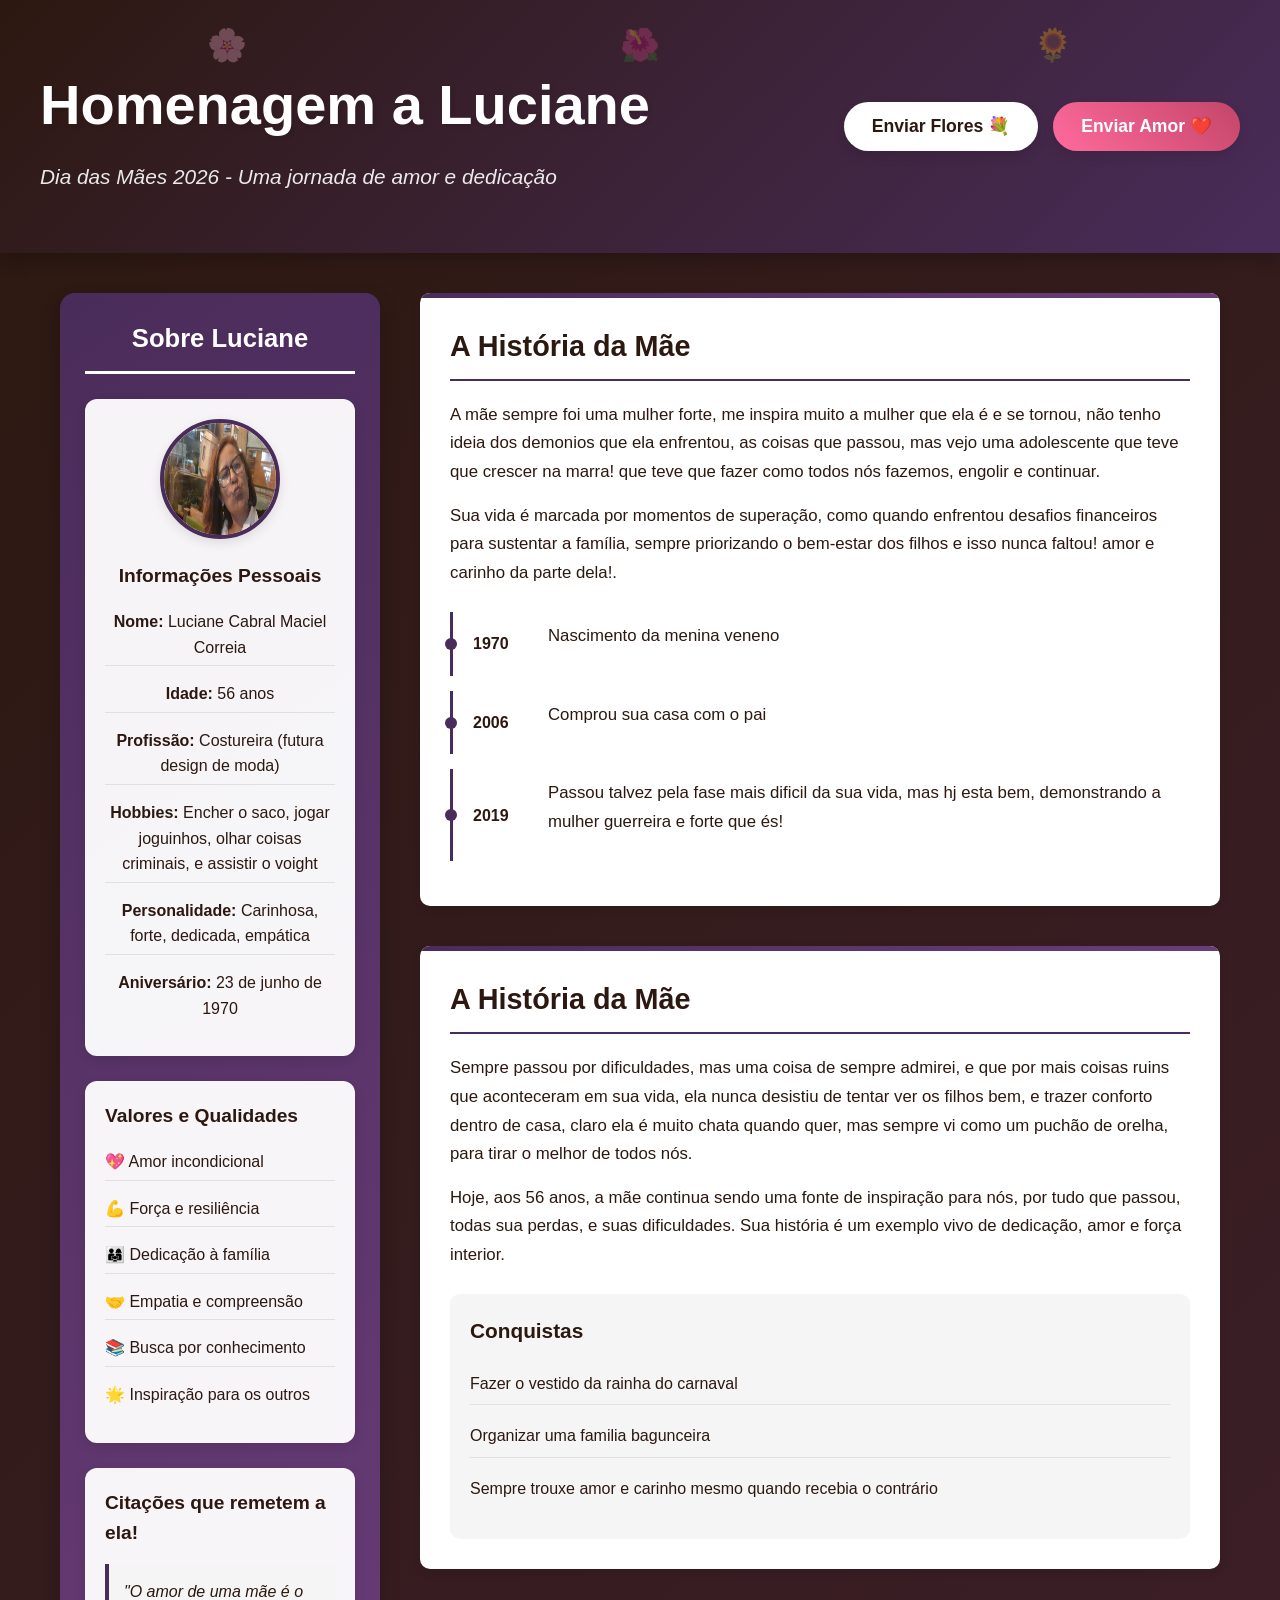
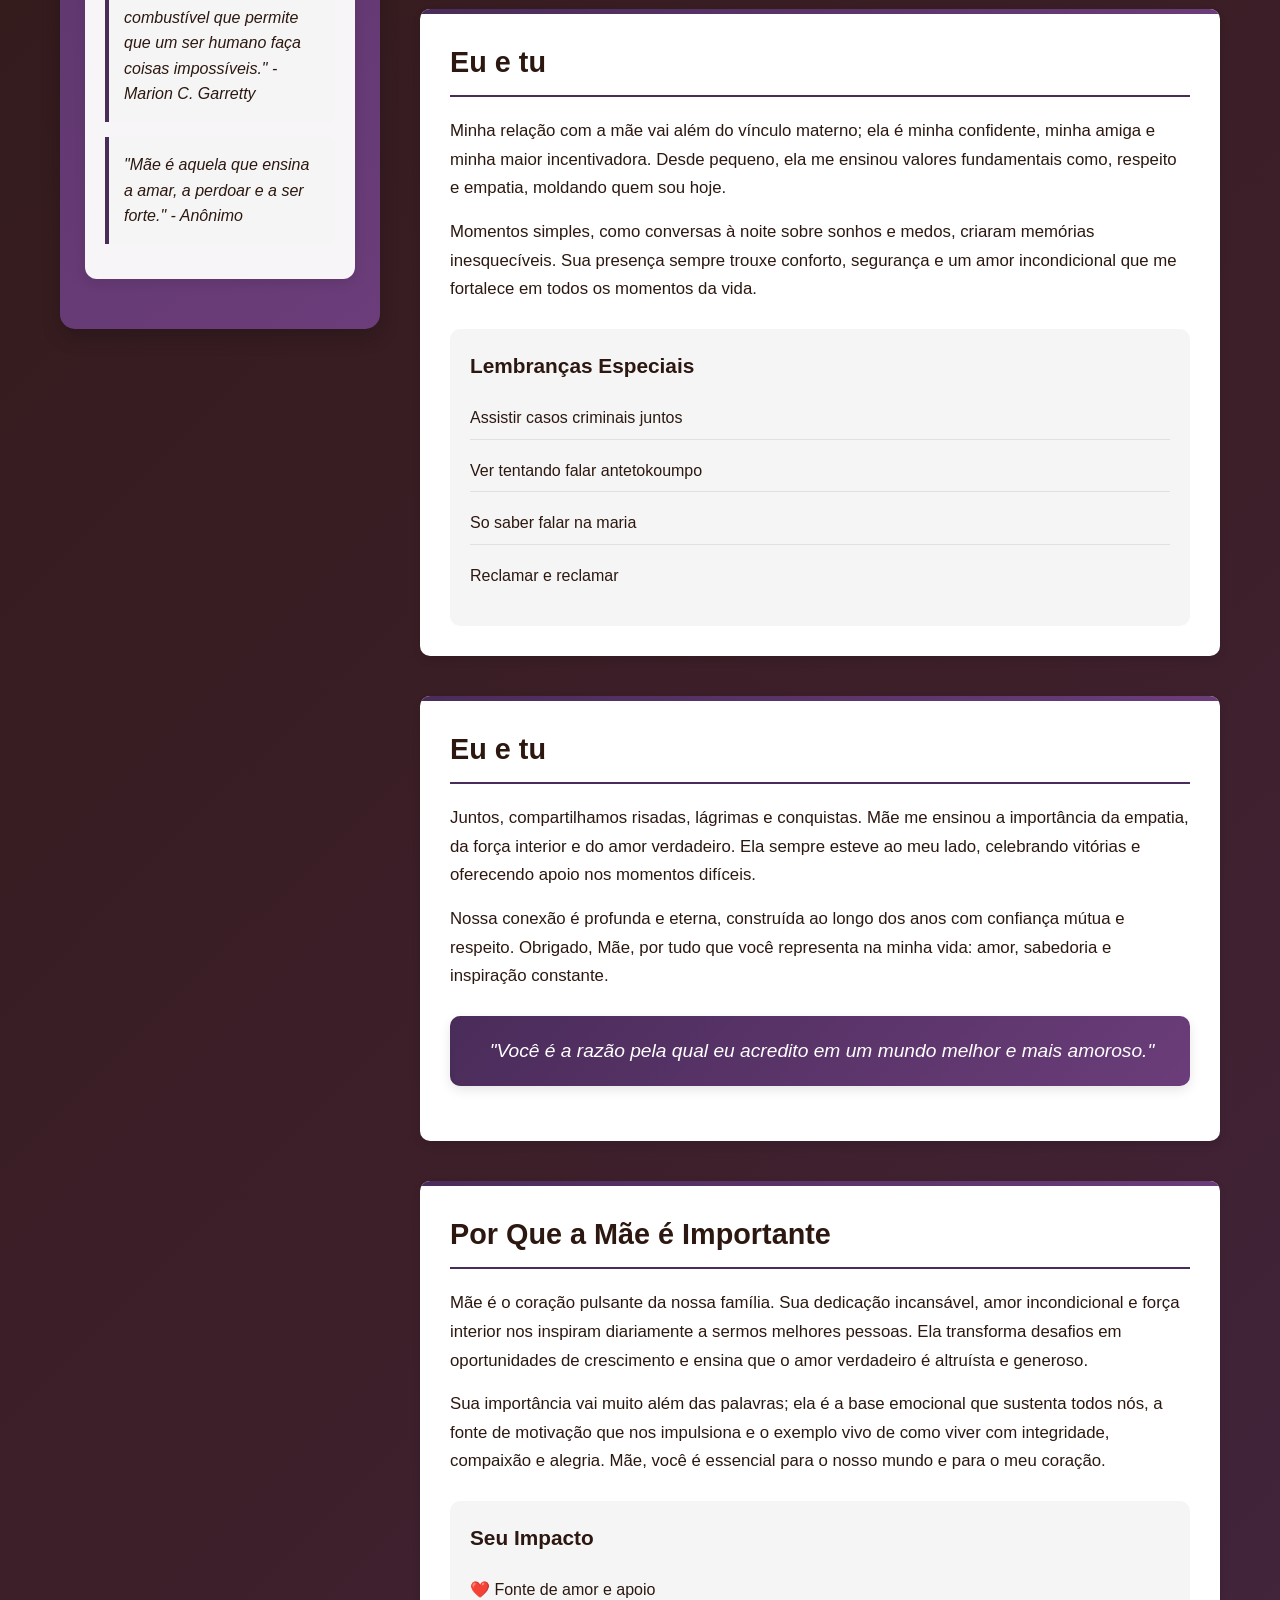
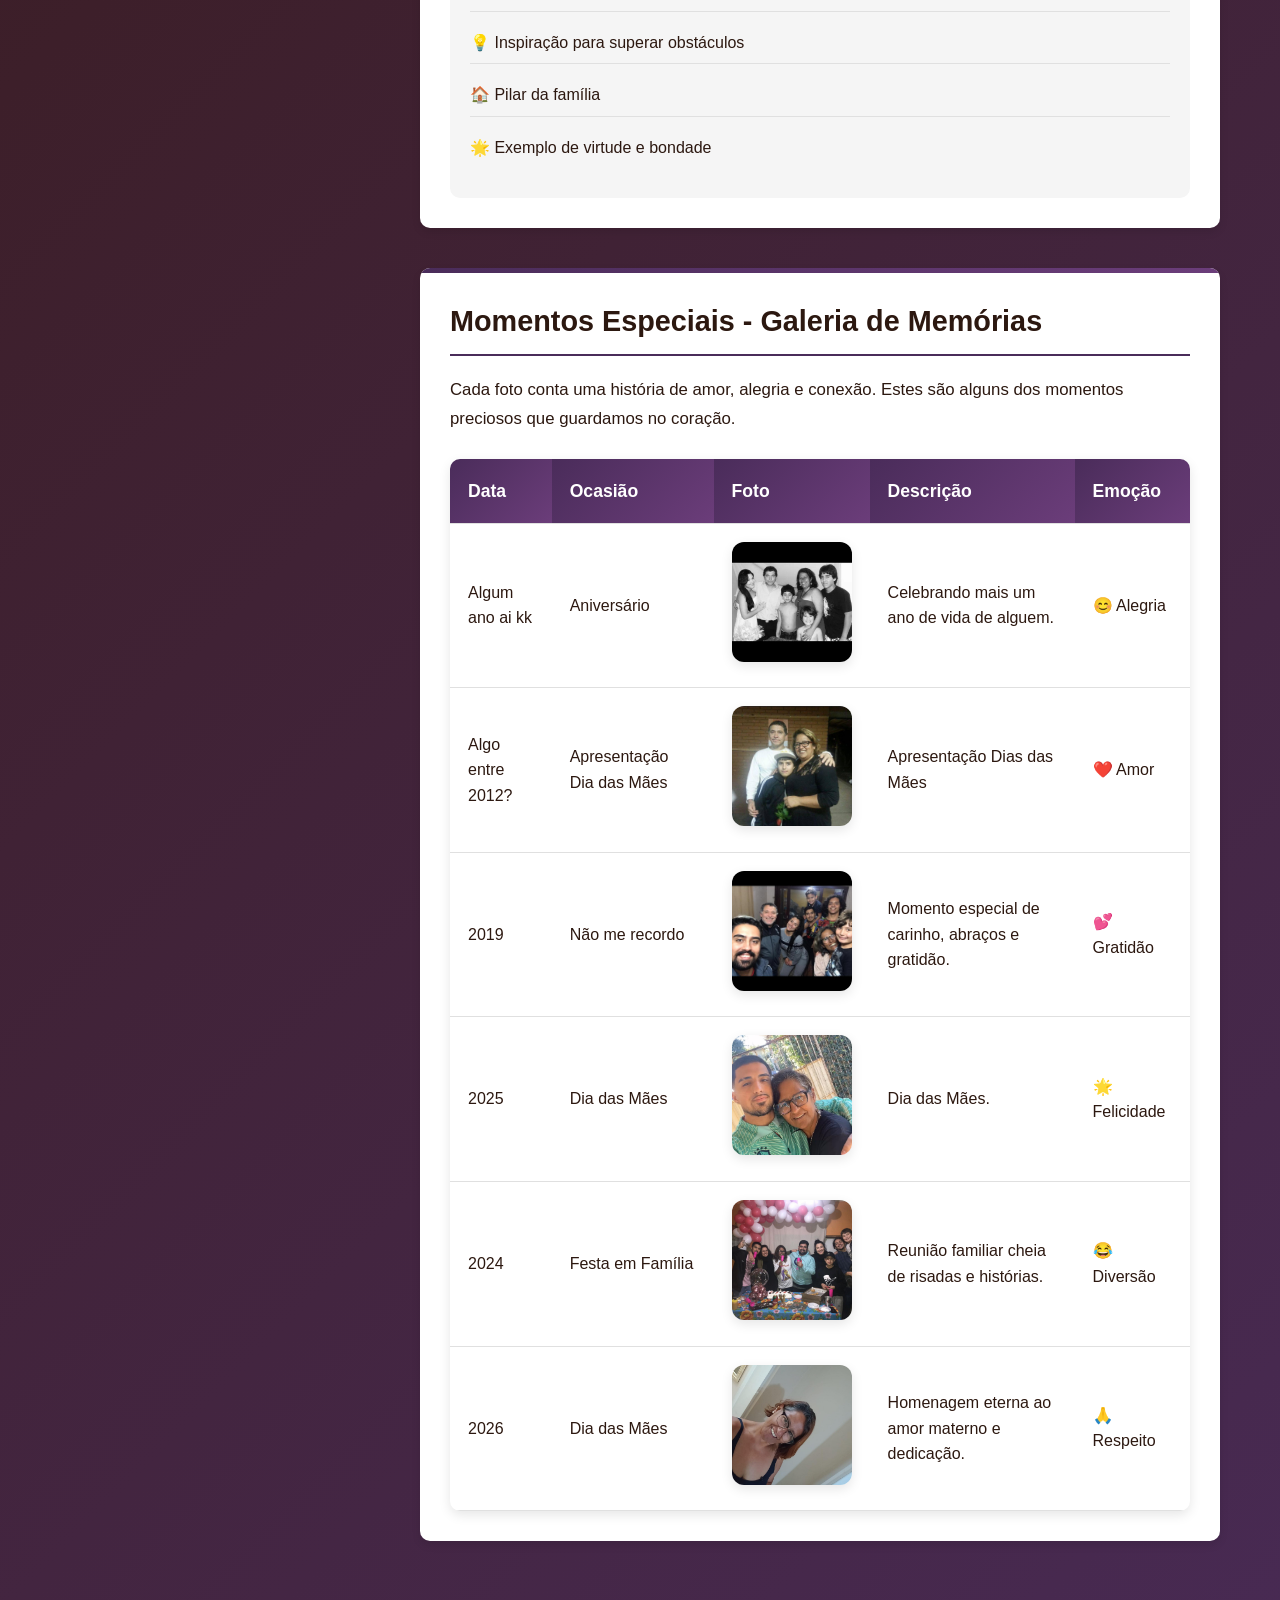
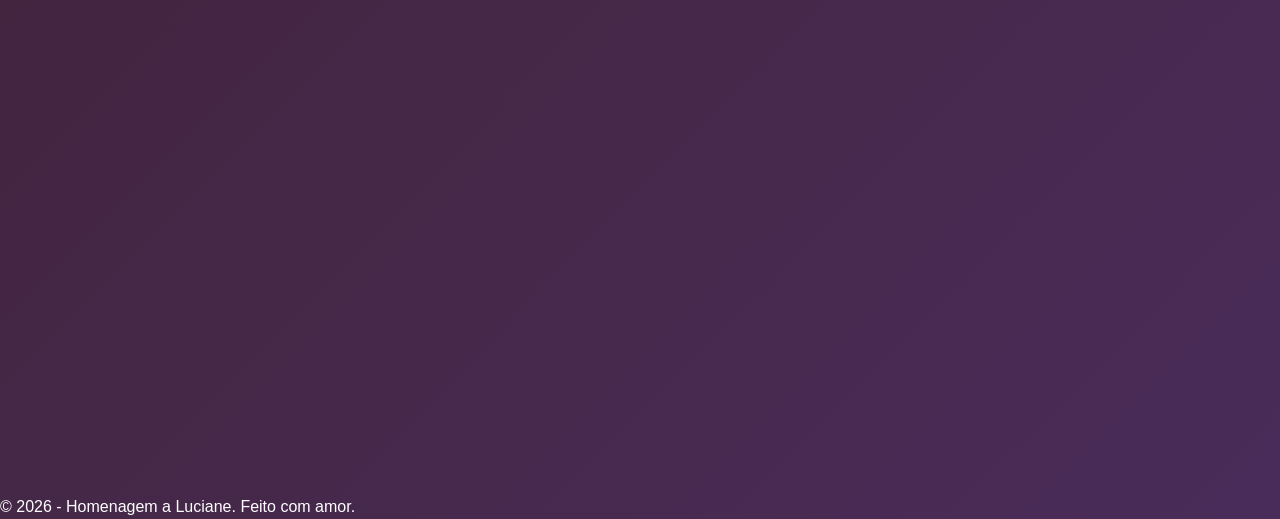
==== index.html @ d7d4bf51 "Site de homenagem ao Dia das Mães - Luciane" ====
<!DOCTYPE html>
<html lang="pt-BR">
<head>
    <meta charset="UTF-8">
    <meta name="viewport" content="width=device-width, initial-scale=1.0">
    <title>Homenagem a Luciane - Dia das Mães</title>
    <link rel="stylesheet" href="style.css">
</head>
<body>
    <header class="site-header">
        <div class="header-content">
            <div class="header-text">
                <h1 class="site-title">Homenagem a Luciane</h1>
                <p class="site-subtitle">Dia das Mães 2026 - Uma jornada de amor e dedicação</p>
            </div>
            <div class="header-actions">
                <button id="flowerButton" class="flower-btn">Enviar Flores 💐</button>
                <button id="heartButton" class="heart-btn">Enviar Amor ❤️</button>
            </div>
        </div>
        <div class="header-decoration">
            <span class="decoration-flower">🌸</span>
            <span class="decoration-flower">🌺</span>
            <span class="decoration-flower">🌻</span>
        </div>
    </header>

    <main class="main-content">
        <aside class="info-aside">
            <h2>Sobre Luciane</h2>
            <div class="info-card profile">
                <img src="imagens/so ela 2.jpg" alt="Foto de Luciane" class="profile-img">
                <h3>Informações Pessoais</h3>
                <ul>
                    <li><strong>Nome:</strong> Luciane Cabral Maciel Correia</li>
                    <li><strong>Idade:</strong> 56 anos</li>
                    <li><strong>Profissão:</strong> Costureira (futura design de moda)</li>
                    <li><strong>Hobbies:</strong> Encher o saco, jogar joguinhos, olhar coisas criminais, e assistir o voight</li>
                    <li><strong>Personalidade:</strong> Carinhosa, forte, dedicada, empática</li>
                    <li><strong>Aniversário:</strong> 23 de junho de 1970</li>
                </ul>
            </div>
            <div class="info-card">
                <h3>Valores e Qualidades</h3>
                <ul>
                    <li>💖 Amor incondicional</li>
                    <li>💪 Força e resiliência</li>
                    <li>👨‍👩‍👧 Dedicação à família</li>
                    <li>🤝 Empatia e compreensão</li>
                    <li>📚 Busca por conhecimento</li>
                    <li>🌟 Inspiração para os outros</li>
                </ul>
            </div>
            <div class="info-card">
                <h3>Citações que remetem a ela!</h3>
                <blockquote>"O amor de uma mãe é o combustível que permite que um ser humano faça coisas impossíveis." - Marion C. Garretty</blockquote>
                <blockquote>"Mãe é aquela que ensina a amar, a perdoar e a ser forte." - Anônimo</blockquote>
            </div>
        </aside>

        <div class="content-sections">
            <section class="history-section">
                <h2>A História da Mãe</h2>
                <p>A mãe sempre foi uma mulher forte, me inspira muito a mulher que ela é e se tornou, não tenho ideia dos demonios que ela enfrentou, as coisas que passou, mas vejo uma adolescente que teve que crescer na marra! que teve que fazer como todos nós fazemos, engolir e continuar.</p>
                <p>Sua vida é marcada por momentos de superação, como quando enfrentou desafios financeiros para sustentar a família, sempre priorizando o bem-estar dos filhos e isso nunca faltou! amor e carinho da parte dela!.</p>
                <div class="timeline">
                    <div class="timeline-item">
                        <span class="timeline-year">1970</span>
                        <p>Nascimento da menina veneno</p>
                    </div>
                    <div class="timeline-item">
                        <span class="timeline-year">2006</span>
                        <p>Comprou sua casa com o pai</p>
                    </div>
                    <div class="timeline-item">
                        <span class="timeline-year">2019</span>
                        <p>Passou talvez pela fase mais dificil da sua vida, mas hj esta bem, demonstrando a mulher guerreira e forte que és!</p>
                    </div>
                </div>
            </section>

            <section class="history-section">
                <h2>A História da Mãe</h2>
                <p>Sempre passou por dificuldades, mas uma coisa de sempre admirei, e que por mais coisas ruins que aconteceram em sua vida, ela nunca desistiu de tentar ver os filhos bem, e trazer conforto dentro de casa, claro ela é muito chata quando quer, mas sempre vi como um puchão de orelha, para tirar o melhor de todos nós.</p>
                <p>Hoje, aos 56 anos, a mãe continua sendo uma fonte de inspiração para nós, por tudo que passou, todas sua perdas, e suas dificuldades. Sua história é um exemplo vivo de dedicação, amor e força interior.</p>
                <div class="achievements">
                    <h3>Conquistas</h3>
                    <ul>
                        <li> Fazer o vestido da rainha do carnaval</li>
                        <li> Organizar uma familia bagunceira</li>
                        <li> Sempre trouxe amor e carinho mesmo quando recebia o contrário</li>
                    </ul>
                </div>
            </section>

            <section class="relationship-section">
                <h2>Eu e tu</h2>
                <p>Minha relação com a mãe vai além do vínculo materno; ela é minha confidente, minha amiga e minha maior incentivadora. Desde pequeno, ela me ensinou valores fundamentais como, respeito e empatia, moldando quem sou hoje.</p>
                <p>Momentos simples, como conversas à noite sobre sonhos e medos, criaram memórias inesquecíveis. Sua presença sempre trouxe conforto, segurança e um amor incondicional que me fortalece em todos os momentos da vida.</p>
                <div class="memories">
                    <h3>Lembranças Especiais</h3>
                    <ul>
                        <li> Assistir casos criminais juntos</li>
                        <li> Ver tentando falar antetokoumpo</li>
                        <li> So saber falar na maria</li>
                        <li> Reclamar e reclamar</li>
                    </ul>
                </div>
            </section>

            <section class="relationship-section">
                <h2>Eu e tu</h2>
                <p>Juntos, compartilhamos risadas, lágrimas e conquistas. Mãe me ensinou a importância da empatia, da força interior e do amor verdadeiro. Ela sempre esteve ao meu lado, celebrando vitórias e oferecendo apoio nos momentos difíceis.</p>
                <p>Nossa conexão é profunda e eterna, construída ao longo dos anos com confiança mútua e respeito. Obrigado, Mãe, por tudo que você representa na minha vida: amor, sabedoria e inspiração constante.</p>
                <blockquote class="personal-quote">"Você é a razão pela qual eu acredito em um mundo melhor e mais amoroso."</blockquote>
            </section>

            <section class="importance-section">
                <h2>Por Que a Mãe é Importante</h2>
                <p>Mãe é o coração pulsante da nossa família. Sua dedicação incansável, amor incondicional e força interior nos inspiram diariamente a sermos melhores pessoas. Ela transforma desafios em oportunidades de crescimento e ensina que o amor verdadeiro é altruísta e generoso.</p>
                <p>Sua importância vai muito além das palavras; ela é a base emocional que sustenta todos nós, a fonte de motivação que nos impulsiona e o exemplo vivo de como viver com integridade, compaixão e alegria. Mãe, você é essencial para o nosso mundo e para o meu coração.</p>
                <div class="impact">
                    <h3>Seu Impacto</h3>
                    <ul>
                        <li>❤️ Fonte de amor e apoio</li>
                        <li>💡 Inspiração para superar obstáculos</li>
                        <li>🏠 Pilar da família</li>
                        <li>🌟 Exemplo de virtude e bondade</li>
                    </ul>
                </div>
            </section>

            <section class="photos-section">
                <h2>Momentos Especiais - Galeria de Memórias</h2>
                <p>Cada foto conta uma história de amor, alegria e conexão. Estes são alguns dos momentos preciosos que guardamos no coração.</p>
                <table class="photos-table">
                    <thead>
                        <tr>
                            <th>Data</th>
                            <th>Ocasião</th>
                            <th>Foto</th>
                            <th>Descrição</th>
                            <th>Emoção</th>
                        </tr>
                    </thead>
                    <tbody>
                        <tr>
                            <td>Algum ano ai kk</td>
                            <td>Aniversário</td>
                            <td><img src="imagens/familia antiga.jpg" alt="Foto de aniversário 2012" class="photo-img"></td>
                            <td>Celebrando mais um ano de vida de alguem.</td>
                            <td>😊 Alegria</td>
                        </tr>
                        <tr>
                            <td>Algo entre 2012?</td>
                            <td>Apresentação Dia das Mães</td>
                            <td><img src="imagens/escola.jpeg" alt="Foto de Apresentação 2012" class="photo-img"></td>
                            <td>Apresentação Dias das Mães</td>
                            <td>❤️ Amor</td>
                        </tr>
                        <tr>
                            <td>2019</td>
                            <td>Não me recordo</td>
                            <td><img src="imagens/familia 2.jpg" alt="Foto do Dia das Mães 2019" class="photo-img"></td>
                            <td>Momento especial de carinho, abraços e gratidão.</td>
                            <td>💕 Gratidão</td>
                        </tr>
                        <tr>
                            <td>2025</td>
                            <td>Dia das Mães</td>
                            <td><img src="imagens/brasil.jpeg" alt="Foto da viagem 2022" class="photo-img"></td>
                            <td>Dia das Mães.</td>
                            <td>🌟 Felicidade</td>
                        </tr>
                        <tr>
                            <td>2024</td>
                            <td>Festa em Família</td>
                            <td><img src="imagens/familia 1.jpg" alt="Foto da festa em família 2025" class="photo-img"></td>
                            <td>Reunião familiar cheia de risadas e histórias.</td>
                            <td>😂 Diversão</td>
                        </tr>
                        <tr>
                            <td>2026</td>
                            <td>Dia das Mães</td>
                            <td><img src="imagens/so ela 1.jpeg" alt="Foto do Dia das Mães 2026" class="photo-img"></td>
                            <td>Homenagem eterna ao amor materno e dedicação.</td>
                            <td>🙏 Respeito</td>
                        </tr>
                    </tbody>
                </table>
            </section>

            <section class="messages-section">
                <h2>Mensagens de Amor</h2>
                <div class="messages-grid">
                    <div class="message-card">
                        <p>"Mãe, você é a luz que ilumina meus dias. Obrigado por tudo."</p>
                        <cite>- Marcus</cite>
                    </div>
                    <div class="message-card">
                        <p>"Sua força e amor me inspiram a ser melhor todos os dias."</p>
                        <cite>- Família</cite>
                    </div>
                    <div class="message-card">
                        <p>"Feliz Dia das Mães! Você merece todo o amor do mundo."</p>
                        <cite>- Amigos</cite>
                    </div>
                </div>
            </section>
        </div>
    </main>

    <footer class="site-footer">
        <p>&copy; 2026 - Homenagem a Luciane. Feito com amor.</p>
    </footer>

    <div class="lightbox" id="photoLightbox">
        <span class="lightbox-close" id="closeLightbox">&times;</span>
        <img class="lightbox-content" id="lightboxImg">
        <div class="lightbox-caption" id="lightboxCaption"></div>
    </div>

    <script src="script.js"></script>
</body>
</html>
---- style.css ----
/* Reset e variáveis */
* {
    margin: 0;
    padding: 0;
    box-sizing: border-box;
}

:root {
    --purple-dark: #2c1810; /* Roxo meia-noite */
    --purple-medium: #3d1f2a;
    --purple-light: #4a2c5a;
    --purple-accent: #6b3d7a;
    --white: #ffffff;
    --gray-light: #f5f5f5;
    --gray-medium: #e0e0e0;
    --gray-dark: #333333;
    --shadow: rgba(0, 0, 0, 0.1);
    --shadow-strong: rgba(0, 0, 0, 0.2);
}

body {
    font-family: 'Segoe UI', Tahoma, Geneva, Verdana, sans-serif;
    background: linear-gradient(135deg, var(--purple-dark) 0%, var(--purple-medium) 50%, var(--purple-light) 100%);
    color: var(--white);
    line-height: 1.6;
    min-height: 100vh;
}

/* Header */
.site-header {
    background: linear-gradient(135deg, var(--purple-dark), var(--purple-light));
    padding: 60px 20px;
    text-align: center;
    box-shadow: 0 8px 16px var(--shadow-strong);
    position: relative;
    overflow: hidden;
}

.header-content {
    max-width: 1200px;
    margin: 0 auto;
    display: flex;
    justify-content: space-between;
    align-items: center;
    flex-wrap: wrap;
    gap: 20px;
}

.header-text {
    flex: 1;
    text-align: left;
}

.site-title {
    font-size: 3.5rem;
    margin-bottom: 10px;
    font-weight: bold;
    text-shadow: 2px 2px 4px var(--shadow);
}

.site-subtitle {
    font-size: 1.3rem;
    margin-bottom: 0;
    opacity: 0.9;
    font-style: italic;
}

.header-actions {
    display: flex;
    gap: 15px;
    flex-wrap: wrap;
}

.flower-btn, .heart-btn {
    background-color: var(--white);
    color: var(--purple-dark);
    border: none;
    padding: 14px 28px;
    font-size: 1.1rem;
    border-radius: 30px;
    cursor: pointer;
    transition: all 0.3s ease;
    box-shadow: 0 6px 12px var(--shadow);
    font-weight: bold;
}

.flower-btn:hover, .heart-btn:hover {
    transform: scale(1.05) translateY(-2px);
    box-shadow: 0 8px 16px var(--shadow-strong);
}

.heart-btn {
    background: linear-gradient(45deg, #ff6b9d, #c44569);
    color: var(--white);
}

.header-decoration {
    position: absolute;
    top: 20px;
    left: 20px;
    right: 20px;
    display: flex;
    justify-content: space-around;
    opacity: 0.3;
}

.decoration-flower {
    font-size: 2rem;
    animation: float 3s ease-in-out infinite;
}

.decoration-flower:nth-child(2) {
    animation-delay: 1s;
}

.decoration-flower:nth-child(3) {
    animation-delay: 2s;
}

@keyframes float {
    0%, 100% { transform: translateY(0); }
    50% { transform: translateY(-10px); }
}

/* Main content */
.main-content {
    display: flex;
    max-width: 1200px;
    margin: 40px auto;
    padding: 0 20px;
    gap: 40px;
}

/* Aside */
.info-aside {
    flex: 0 0 320px;
    background: linear-gradient(145deg, var(--purple-light), var(--purple-accent));
    padding: 25px;
    border-radius: 15px;
    box-shadow: 0 8px 20px var(--shadow-strong);
    position: sticky;
    top: 20px;
    height: fit-content;
}

.info-aside h2 {
    margin-bottom: 25px;
    font-size: 1.6rem;
    border-bottom: 3px solid var(--white);
    padding-bottom: 12px;
    text-align: center;
}

.info-card {
    margin-bottom: 25px;
    background: rgba(255, 255, 255, 0.95);
    color: var(--purple-dark);
    padding: 20px;
    border-radius: 12px;
    box-shadow: 0 4px 12px rgba(0, 0, 0, 0.1);
    transition: transform 0.3s ease;
}

.info-card:hover {
    transform: translateY(-3px);
}

.profile {
    text-align: center;
}

.profile-img {
    width: 120px;
    height: 120px;
    border-radius: 50%;
    margin-bottom: 15px;
    border: 4px solid var(--purple-light);
    box-shadow: 0 4px 12px var(--shadow);
}

.info-card h3 {
    margin-bottom: 12px;
    font-size: 1.2rem;
    color: var(--purple-dark);
}

.info-card ul {
    list-style-type: none;
}

.info-card li {
    margin-bottom: 10px;
    padding: 5px 0;
    border-bottom: 1px solid var(--gray-medium);
}

.info-card li:last-child {
    border-bottom: none;
}

blockquote {
    font-style: italic;
    margin: 15px 0;
    padding: 15px;
    background: var(--gray-light);
    border-left: 4px solid var(--purple-light);
    border-radius: 0 8px 8px 0;
}

/* Content sections */
.content-sections {
    flex: 1;
}

section {
    margin-bottom: 50px;
    background: rgba(255, 255, 255, 0.95);
    color: var(--purple-dark);
    padding: 35px;
    border-radius: 15px;
    box-shadow: 0 8px 25px var(--shadow-strong);
    transition: transform 0.3s ease, box-shadow 0.3s ease;
    position: relative;
    overflow: hidden;
}

section::before {
    content: '';
    position: absolute;
    top: 0;
    left: 0;
    width: 100%;
    height: 5px;
    background: linear-gradient(90deg, var(--purple-light), var(--purple-accent));
}

section:hover {
    transform: translateY(-5px);
    box-shadow: 0 12px 35px var(--shadow-strong);
}

section h2 {
    margin-bottom: 25px;
    font-size: 2rem;
    border-bottom: 3px solid var(--purple-light);
    padding-bottom: 12px;
    position: relative;
}

section p {
    margin-bottom: 18px;
    font-size: 1.05rem;
    line-height: 1.7;
}

/* Timeline */
.timeline {
    margin-top: 25px;
}

.timeline-item {
    display: flex;
    align-items: center;
    margin-bottom: 15px;
    padding: 10px 0;
    border-left: 3px solid var(--purple-light);
    padding-left: 20px;
    position: relative;
}

.timeline-item::before {
    content: '';
    position: absolute;
    left: -8px;
    top: 50%;
    transform: translateY(-50%);
    width: 12px;
    height: 12px;
    background: var(--purple-light);
    border-radius: 50%;
}

.timeline-year {
    font-weight: bold;
    color: var(--purple-dark);
    margin-right: 15px;
    min-width: 60px;
}

/* Achievements, Memories, Impact */
.achievements, .memories, .impact {
    margin-top: 25px;
    padding: 20px;
    background: var(--gray-light);
    border-radius: 10px;
}

.achievements h3, .memories h3, .impact h3 {
    margin-bottom: 15px;
    color: var(--purple-dark);
    font-size: 1.3rem;
}

.achievements ul, .memories ul, .impact ul {
    list-style-type: none;
    padding-left: 0;
}

.achievements li, .memories li, .impact li {
    margin-bottom: 10px;
    padding: 8px 0;
    border-bottom: 1px solid var(--gray-medium);
}

.achievements li:last-child, .memories li:last-child, .impact li:last-child {
    border-bottom: none;
}

/* Personal quote */
.personal-quote {
    font-style: italic;
    font-size: 1.2rem;
    margin: 25px 0;
    padding: 20px;
    background: linear-gradient(135deg, var(--purple-light), var(--purple-accent));
    color: var(--white);
    border-radius: 10px;
    text-align: center;
    box-shadow: 0 4px 12px var(--shadow);
}

/* Messages section */
.messages-section {
    background: linear-gradient(135deg, var(--purple-accent), var(--purple-light));
    color: var(--white);
}

.messages-grid {
    display: grid;
    grid-template-columns: repeat(auto-fit, minmax(250px, 1fr));
    gap: 20px;
    margin-top: 25px;
}

.message-card {
    background: rgba(255, 255, 255, 0.1);
    padding: 20px;
    border-radius: 10px;
    text-align: center;
    backdrop-filter: blur(10px);
    border: 1px solid rgba(255, 255, 255, 0.2);
}

.message-card p {
    font-style: italic;
    margin-bottom: 10px;
}

.message-card cite {
    font-weight: bold;
    opacity: 0.8;
}

/* Content sections */
.content-sections {
    flex: 1;
}

section {
    margin-bottom: 40px;
    background-color: var(--white);
    color: var(--purple-dark);
    padding: 30px;
    border-radius: 10px;
    box-shadow: 0 4px 8px var(--shadow);
}

section h2 {
    margin-bottom: 20px;
    font-size: 1.8rem;
    border-bottom: 2px solid var(--purple-light);
    padding-bottom: 10px;
}

section p {
    margin-bottom: 15px;
}

/* Photos table */
.photos-table {
    width: 100%;
    border-collapse: collapse;
    margin-top: 25px;
    border-radius: 10px;
    overflow: hidden;
    box-shadow: 0 4px 12px var(--shadow);
}

.photos-table th,
.photos-table td {
    padding: 18px;
    text-align: left;
    border-bottom: 1px solid var(--gray-medium);
}

.photos-table th {
    background: linear-gradient(135deg, var(--purple-light), var(--purple-accent));
    color: var(--white);
    font-weight: bold;
    font-size: 1.1rem;
}

.photos-table tr:hover {
    background: rgba(74, 44, 90, 0.05);
}

.photo-img {
    width: 120px;
    height: 120px;
    object-fit: cover;
    border-radius: 12px;
    box-shadow: 0 4px 12px var(--shadow);
    transition: transform 0.3s ease, box-shadow 0.3s ease;
    cursor: pointer;
}

.photo-img:hover {
    transform: scale(1.05);
    box-shadow: 0 6px 20px var(--shadow-strong);
}

/* Lightbox */
.lightbox {
    display: none;
    position: fixed;
    z-index: 1000;
    left: 0;
    top: 0;
    width: 100%;
    height: 100%;
    background-color: rgba(0, 0, 0, 0.9);
    align-items: center;
    justify-content: center;
}

.lightbox.show {
    display: flex;
}

.lightbox-content {
    max-width: 90%;
    max-height: 80%;
    border-radius: 8px;
    box-shadow: 0 8px 32px rgba(0, 0, 0, 0.5);
}

.lightbox-close {
    position: absolute;
    top: 20px;
    right: 30px;
    color: #fff;
    font-size: 40px;
    font-weight: bold;
    cursor: pointer;
    transition: color 0.3s ease;
}

.lightbox-close:hover {
    color: #ccc;
}

.lightbox-caption {
    position: absolute;
    bottom: 20px;
    left: 50%;
    transform: translateX(-50%);
    color: #fff;
    text-align: center;
    background: rgba(0, 0, 0, 0.7);
    padding: 10px 20px;
    border-radius: 20px;
    font-size: 1.1rem;
}

/* Responsividade */
@media (max-width: 1024px) {
    .main-content {
        gap: 30px;
    }

    .info-aside {
        flex: 0 0 280px;
    }

    .site-title {
        font-size: 2.8rem;
    }
}

@media (max-width: 768px) {
    .main-content {
        flex-direction: column;
    }

    .info-aside {
        flex: none;
        margin-bottom: 30px;
        position: static;
    }

    .header-content {
        flex-direction: column;
        text-align: center;
    }

    .header-text {
        text-align: center;
    }

    .site-title {
        font-size: 2.2rem;
    }

    .site-subtitle {
        font-size: 1.1rem;
    }

    .header-actions {
        justify-content: center;
    }

    section {
        padding: 25px;
    }

    section h2 {
        font-size: 1.6rem;
    }

    .photos-table th,
    .photos-table td {
        padding: 12px;
        font-size: 0.9rem;
    }

    .photo-img {
        width: 80px;
        height: 80px;
    }

    .messages-grid {
        grid-template-columns: 1fr;
    }
}

@media (max-width: 480px) {
    body {
        padding: 0 10px;
    }

    .site-header {
        padding: 30px 15px;
    }

    .site-title {
        font-size: 1.8rem;
    }

    .site-subtitle {
        font-size: 1rem;
    }

    .flower-btn, .heart-btn {
        padding: 12px 20px;
        font-size: 0.95rem;
    }

    section h2 {
        font-size: 1.4rem;
    }

    .timeline-item {
        flex-direction: column;
        align-items: flex-start;
        padding-left: 15px;
    }

    .timeline-year {
        margin-bottom: 5px;
        min-width: auto;
    }

    .photos-table {
        font-size: 0.8rem;
    }

    .photo-img {
        width: 60px;
        height: 60px;
    }

    .header-decoration {
        display: none;
    }
}
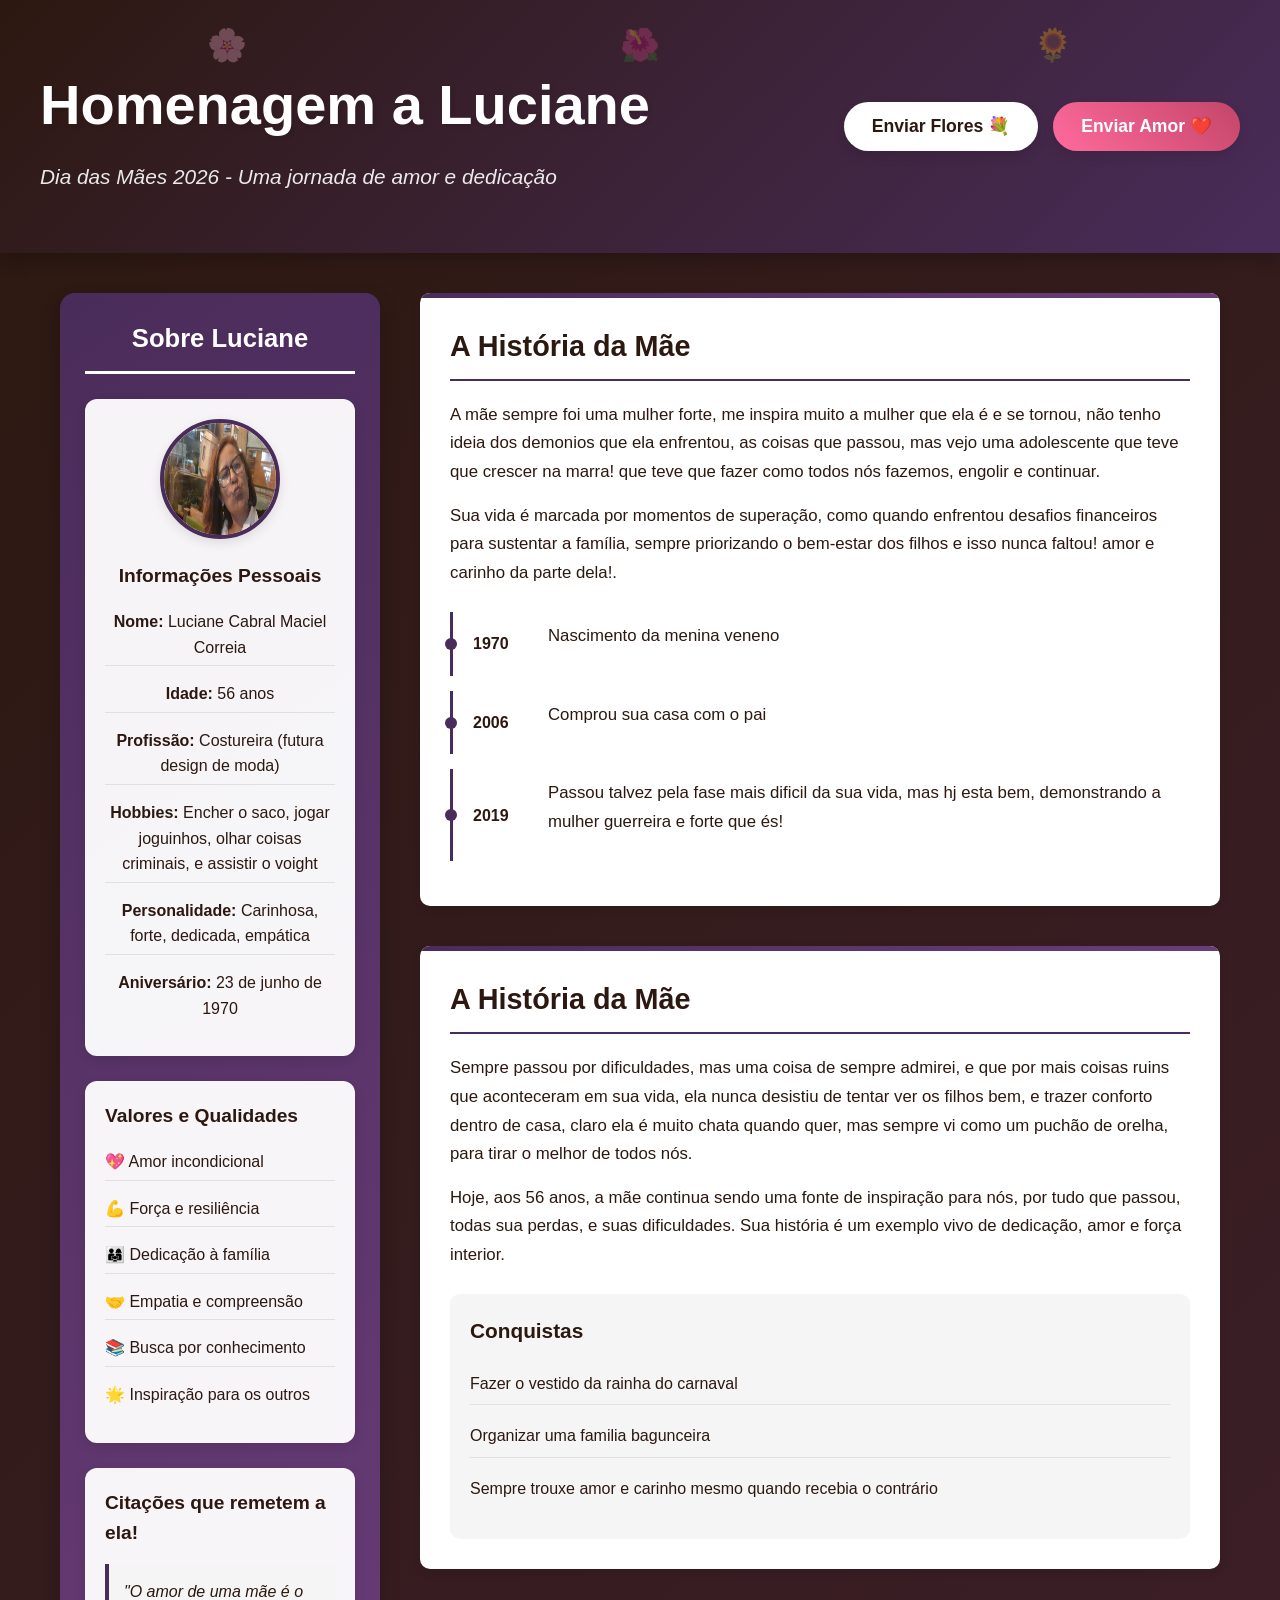
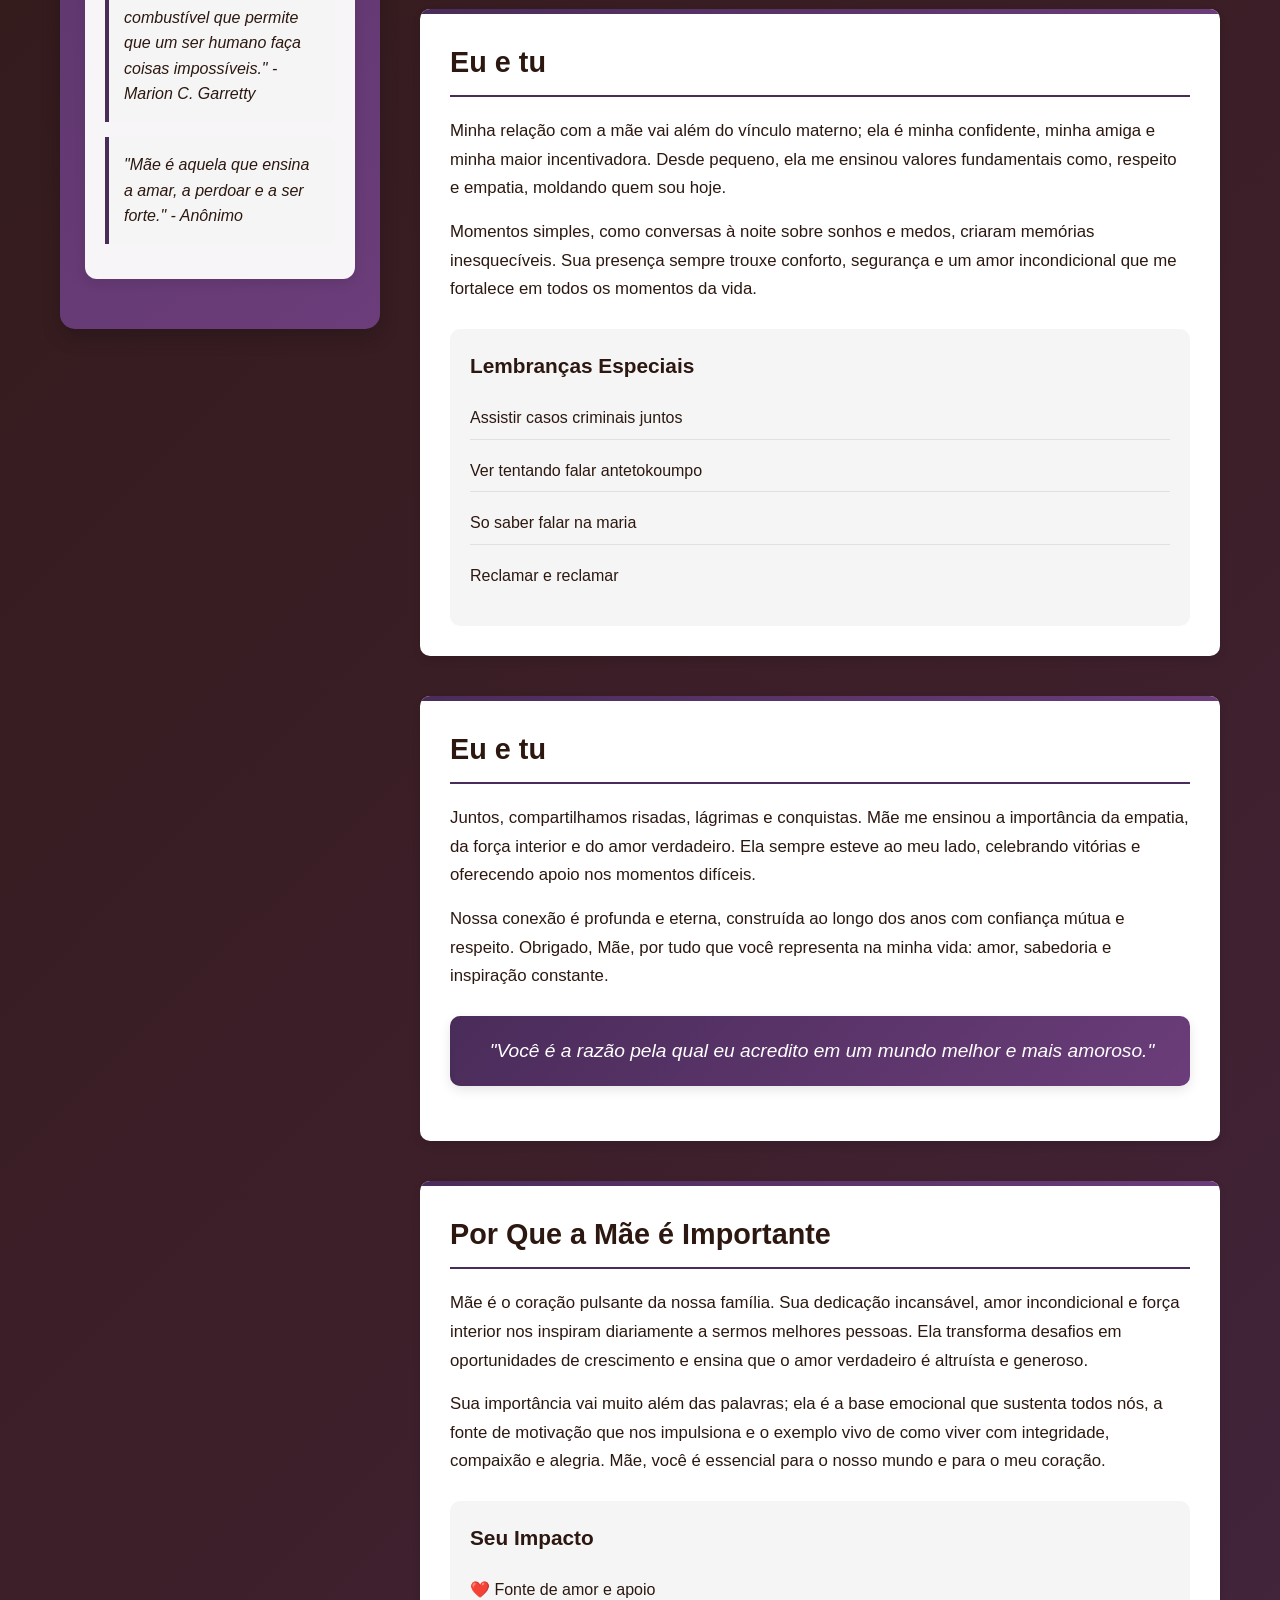
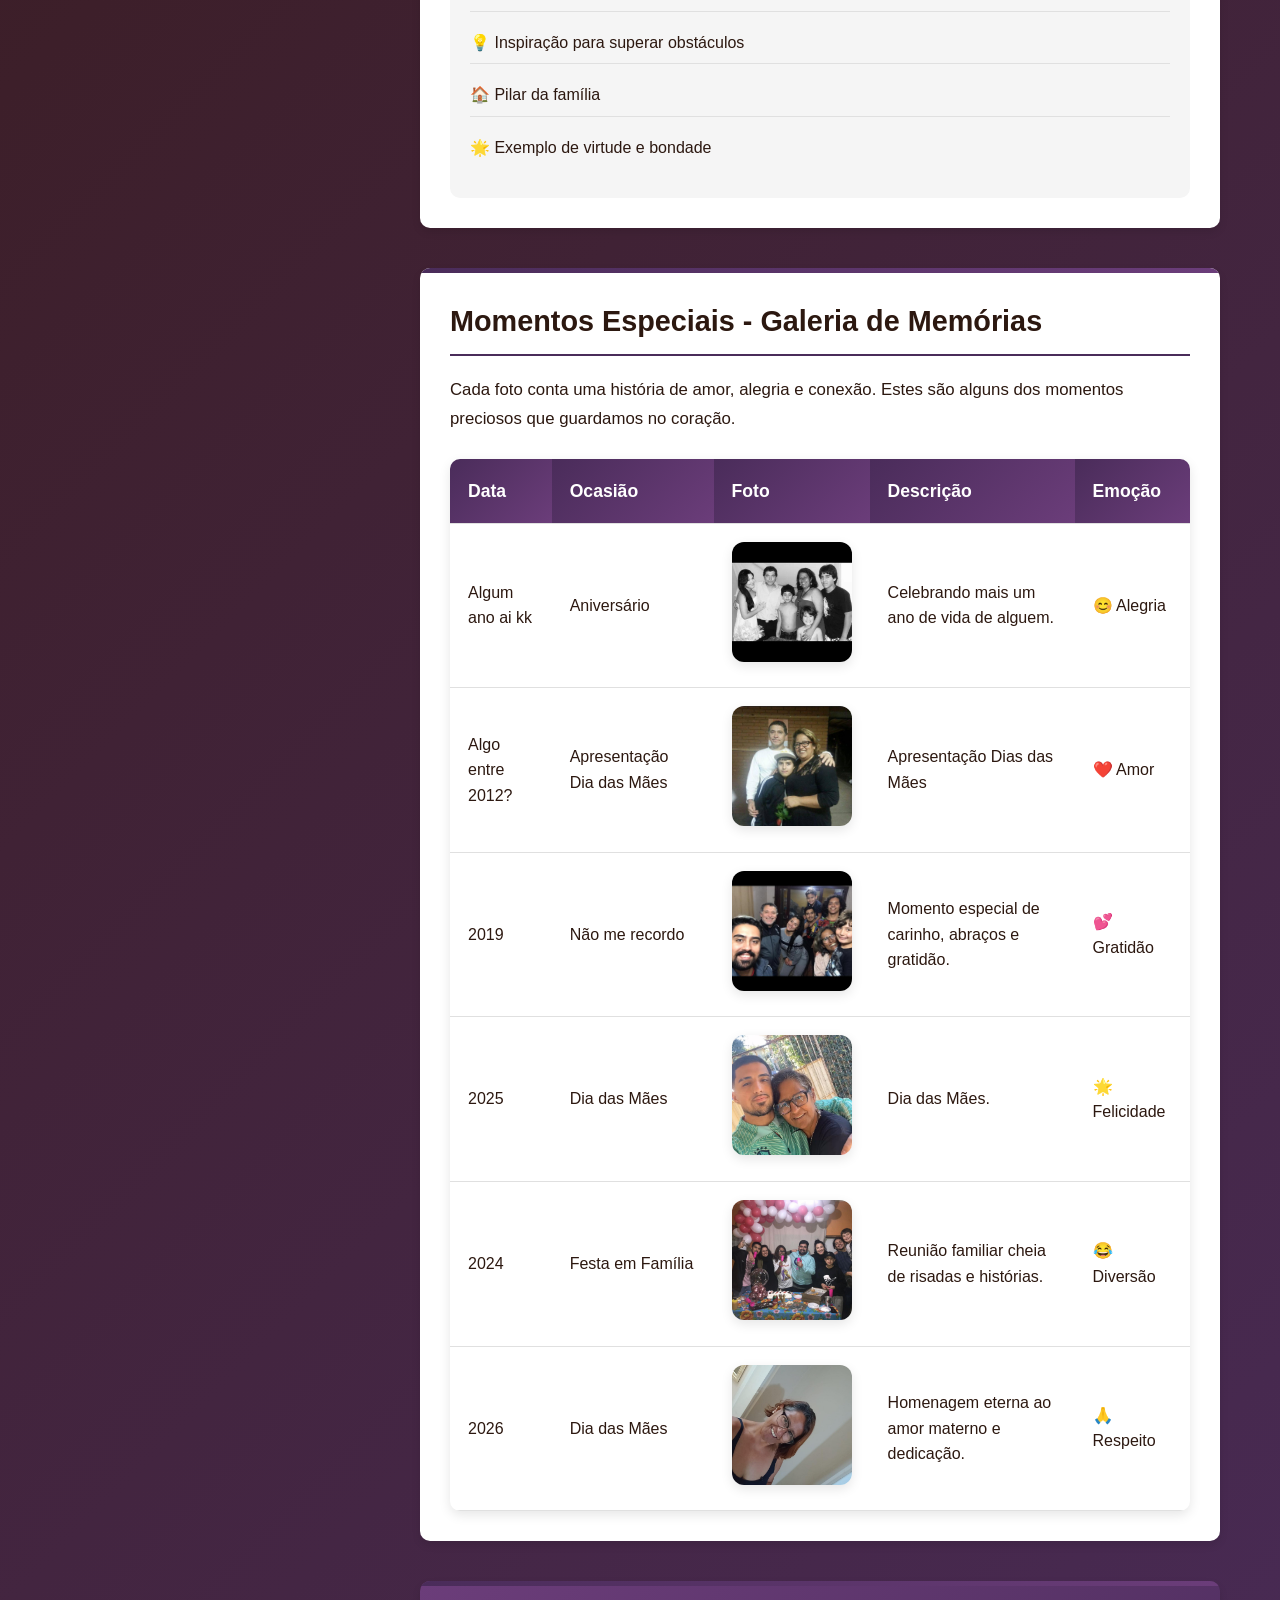
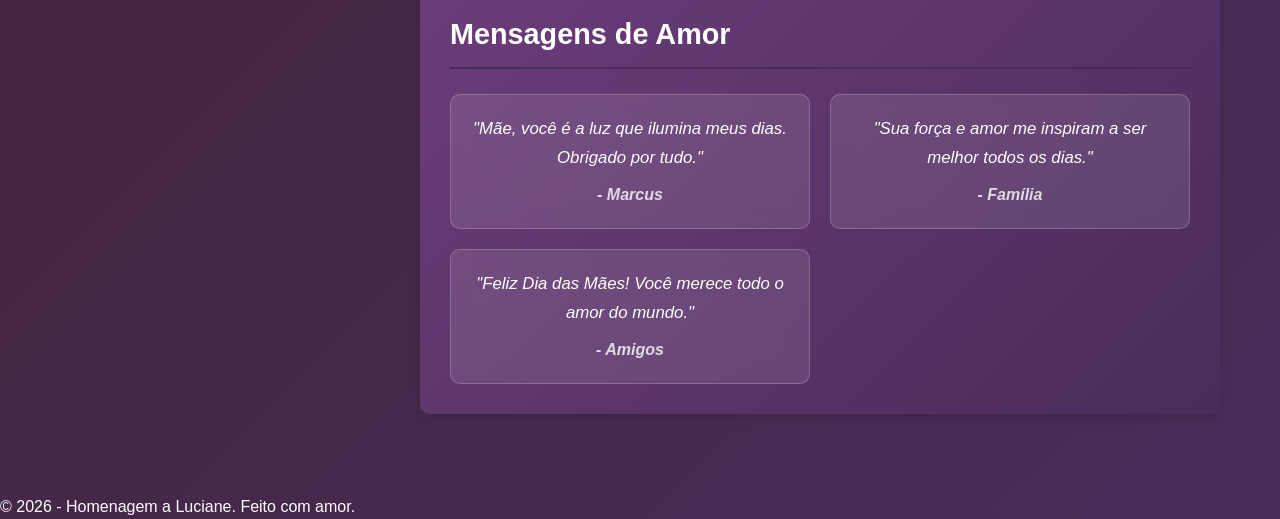
==== commit 8b5ea277: "Melhorar responsividade da tabela de fotos no smartphone" ====
--- a/index.html
+++ b/index.html
@@ -145,46 +145,46 @@
                     </thead>
                     <tbody>
                         <tr>
-                            <td>Algum ano ai kk</td>
-                            <td>Aniversário</td>
-                            <td><img src="imagens/familia antiga.jpg" alt="Foto de aniversário 2012" class="photo-img"></td>
-                            <td>Celebrando mais um ano de vida de alguem.</td>
-                            <td>😊 Alegria</td>
-                        </tr>
-                        <tr>
-                            <td>Algo entre 2012?</td>
-                            <td>Apresentação Dia das Mães</td>
-                            <td><img src="imagens/escola.jpeg" alt="Foto de Apresentação 2012" class="photo-img"></td>
-                            <td>Apresentação Dias das Mães</td>
-                            <td>❤️ Amor</td>
-                        </tr>
-                        <tr>
-                            <td>2019</td>
-                            <td>Não me recordo</td>
-                            <td><img src="imagens/familia 2.jpg" alt="Foto do Dia das Mães 2019" class="photo-img"></td>
-                            <td>Momento especial de carinho, abraços e gratidão.</td>
-                            <td>💕 Gratidão</td>
-                        </tr>
-                        <tr>
-                            <td>2025</td>
-                            <td>Dia das Mães</td>
-                            <td><img src="imagens/brasil.jpeg" alt="Foto da viagem 2022" class="photo-img"></td>
-                            <td>Dia das Mães.</td>
-                            <td>🌟 Felicidade</td>
-                        </tr>
-                        <tr>
-                            <td>2024</td>
-                            <td>Festa em Família</td>
-                            <td><img src="imagens/familia 1.jpg" alt="Foto da festa em família 2025" class="photo-img"></td>
-                            <td>Reunião familiar cheia de risadas e histórias.</td>
-                            <td>😂 Diversão</td>
-                        </tr>
-                        <tr>
-                            <td>2026</td>
-                            <td>Dia das Mães</td>
-                            <td><img src="imagens/so ela 1.jpeg" alt="Foto do Dia das Mães 2026" class="photo-img"></td>
-                            <td>Homenagem eterna ao amor materno e dedicação.</td>
-                            <td>🙏 Respeito</td>
+                            <td data-label="Data">Algum ano ai kk</td>
+                            <td data-label="Ocasião">Aniversário</td>
+                            <td data-label="Foto"><img src="imagens/familia antiga.jpg" alt="Foto de aniversário 2012" class="photo-img"></td>
+                            <td data-label="Descrição">Celebrando mais um ano de vida de alguem.</td>
+                            <td data-label="Emoção">😊 Alegria</td>
+                        </tr>
+                        <tr>
+                            <td data-label="Data">Algo entre 2012?</td>
+                            <td data-label="Ocasião">Apresentação Dia das Mães</td>
+                            <td data-label="Foto"><img src="imagens/escola.jpeg" alt="Foto de Apresentação 2012" class="photo-img"></td>
+                            <td data-label="Descrição">Apresentação Dias das Mães</td>
+                            <td data-label="Emoção">❤️ Amor</td>
+                        </tr>
+                        <tr>
+                            <td data-label="Data">2019</td>
+                            <td data-label="Ocasião">Não me recordo</td>
+                            <td data-label="Foto"><img src="imagens/familia 2.jpg" alt="Foto do Dia das Mães 2019" class="photo-img"></td>
+                            <td data-label="Descrição">Momento especial de carinho, abraços e gratidão.</td>
+                            <td data-label="Emoção">💕 Gratidão</td>
+                        </tr>
+                        <tr>
+                            <td data-label="Data">2025</td>
+                            <td data-label="Ocasião">Dia das Mães</td>
+                            <td data-label="Foto"><img src="imagens/brasil.jpeg" alt="Foto da viagem 2022" class="photo-img"></td>
+                            <td data-label="Descrição">Dia das Mães.</td>
+                            <td data-label="Emoção">🌟 Felicidade</td>
+                        </tr>
+                        <tr>
+                            <td data-label="Data">2024</td>
+                            <td data-label="Ocasião">Festa em Família</td>
+                            <td data-label="Foto"><img src="imagens/familia 1.jpg" alt="Foto da festa em família 2025" class="photo-img"></td>
+                            <td data-label="Descrição">Reunião familiar cheia de risadas e histórias.</td>
+                            <td data-label="Emoção">😂 Diversão</td>
+                        </tr>
+                        <tr>
+                            <td data-label="Data">2026</td>
+                            <td data-label="Ocasião">Dia das Mães</td>
+                            <td data-label="Foto"><img src="imagens/so ela 1.jpeg" alt="Foto do Dia das Mães 2026" class="photo-img"></td>
+                            <td data-label="Descrição">Homenagem eterna ao amor materno e dedicação.</td>
+                            <td data-label="Emoção">🙏 Respeito</td>
                         </tr>
                     </tbody>
                 </table>
--- a/style.css
+++ b/style.css
@@ -579,6 +579,10 @@
         font-size: 1.4rem;
     }
 
+    section {
+        padding: 20px 15px;
+    }
+
     .timeline-item {
         flex-direction: column;
         align-items: flex-start;
@@ -591,12 +595,61 @@
     }
 
     .photos-table {
-        font-size: 0.8rem;
+        font-size: 0.85rem;
+        overflow-x: auto;
+        display: block;
+        width: 100%;
+    }
+
+    .photos-table thead,
+    .photos-table tbody,
+    .photos-table tr,
+    .photos-table th,
+    .photos-table td {
+        display: block;
+        width: 100%;
+    }
+
+    .photos-table tr {
+        margin-bottom: 20px;
+        border: 1px solid var(--gray-medium);
+        border-radius: 8px;
+        overflow: hidden;
+    }
+
+    .photos-table th {
+        display: none;
+    }
+
+    .photos-table td {
+        padding: 12px 15px;
+        border: none;
+        border-bottom: 1px solid var(--gray-medium);
+    }
+
+    .photos-table td:last-child {
+        border-bottom: none;
+    }
+
+    .photos-table td::before {
+        content: attr(data-label);
+        display: block;
+        font-weight: bold;
+        color: var(--purple-dark);
+        margin-bottom: 5px;
+        font-size: 0.9rem;
+    }
+
+    .photos-table td[data-label]::before {
+        content: attr(data-label);
+        font-weight: bold;
+        display: inline-block;
+        width: 80px;
     }
 
     .photo-img {
-        width: 60px;
-        height: 60px;
+        width: 80px;
+        height: 80px;
     }
 
     .header-decoration {
